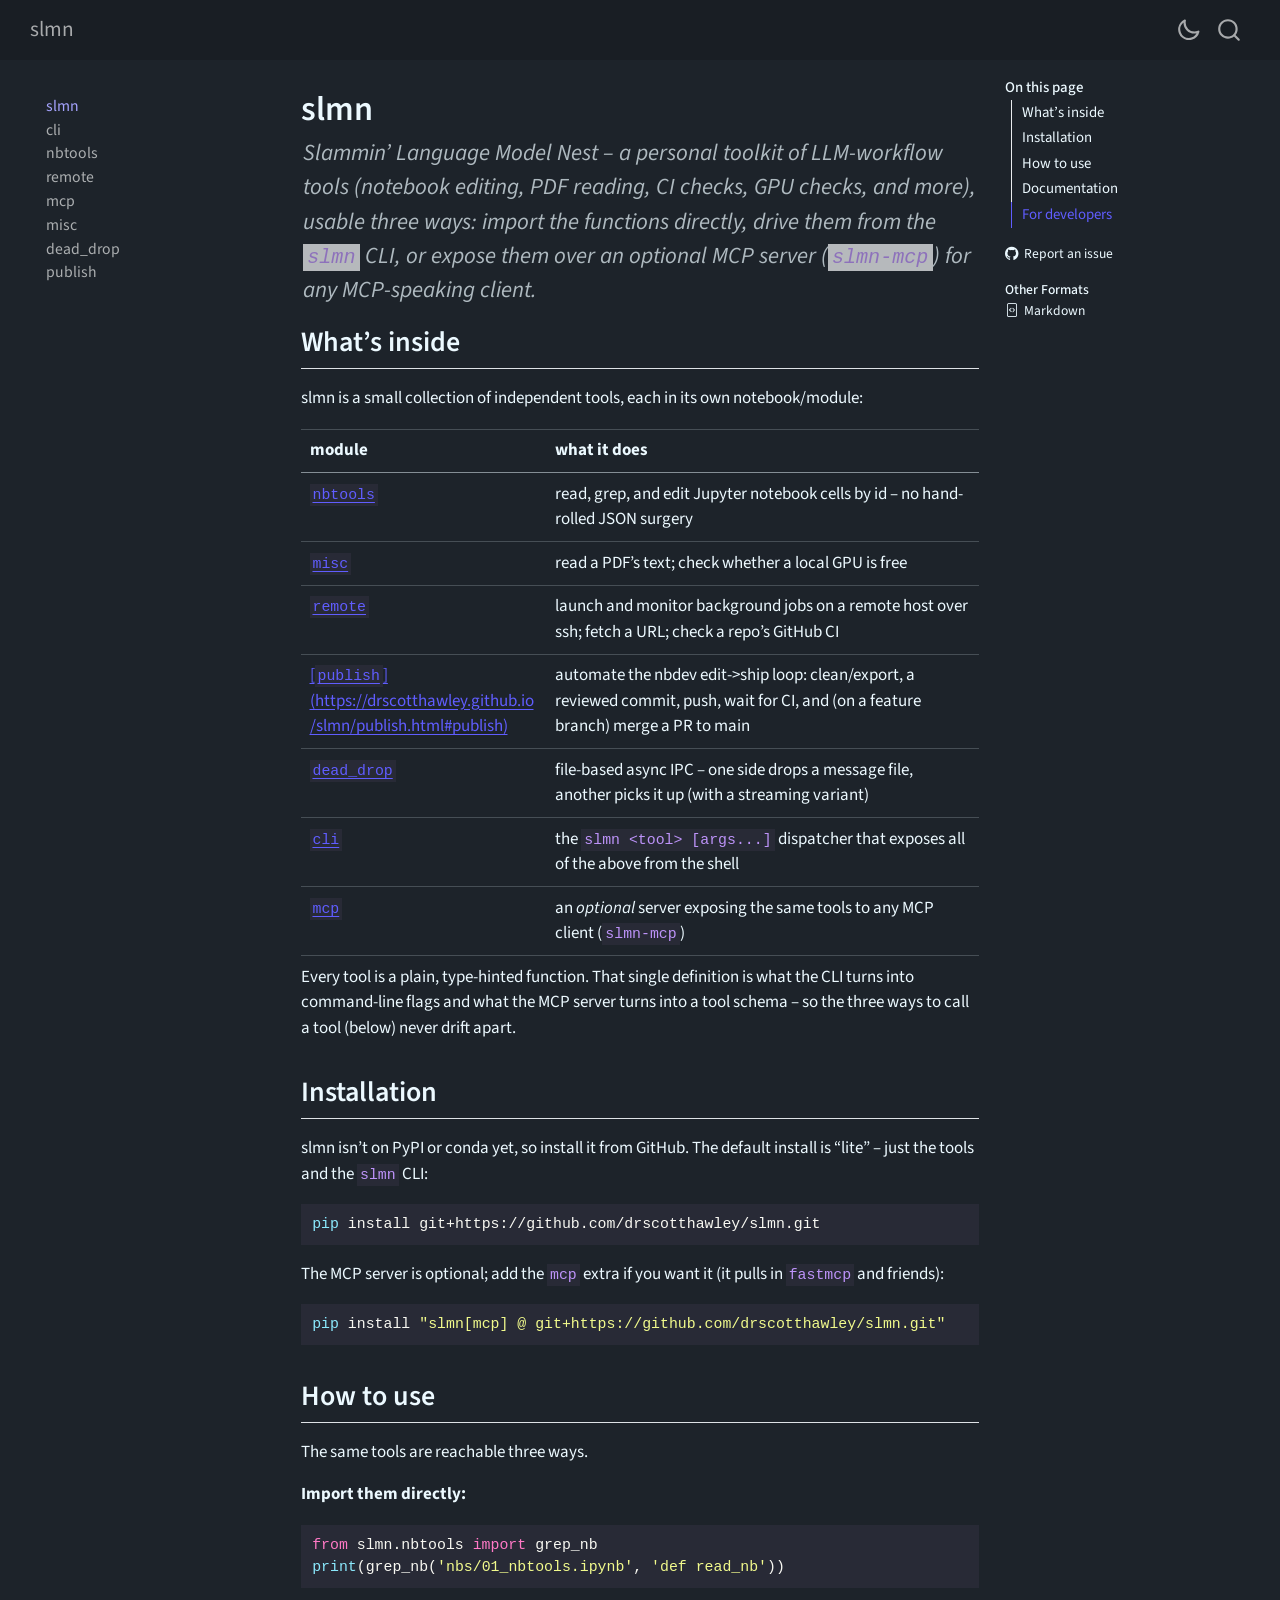
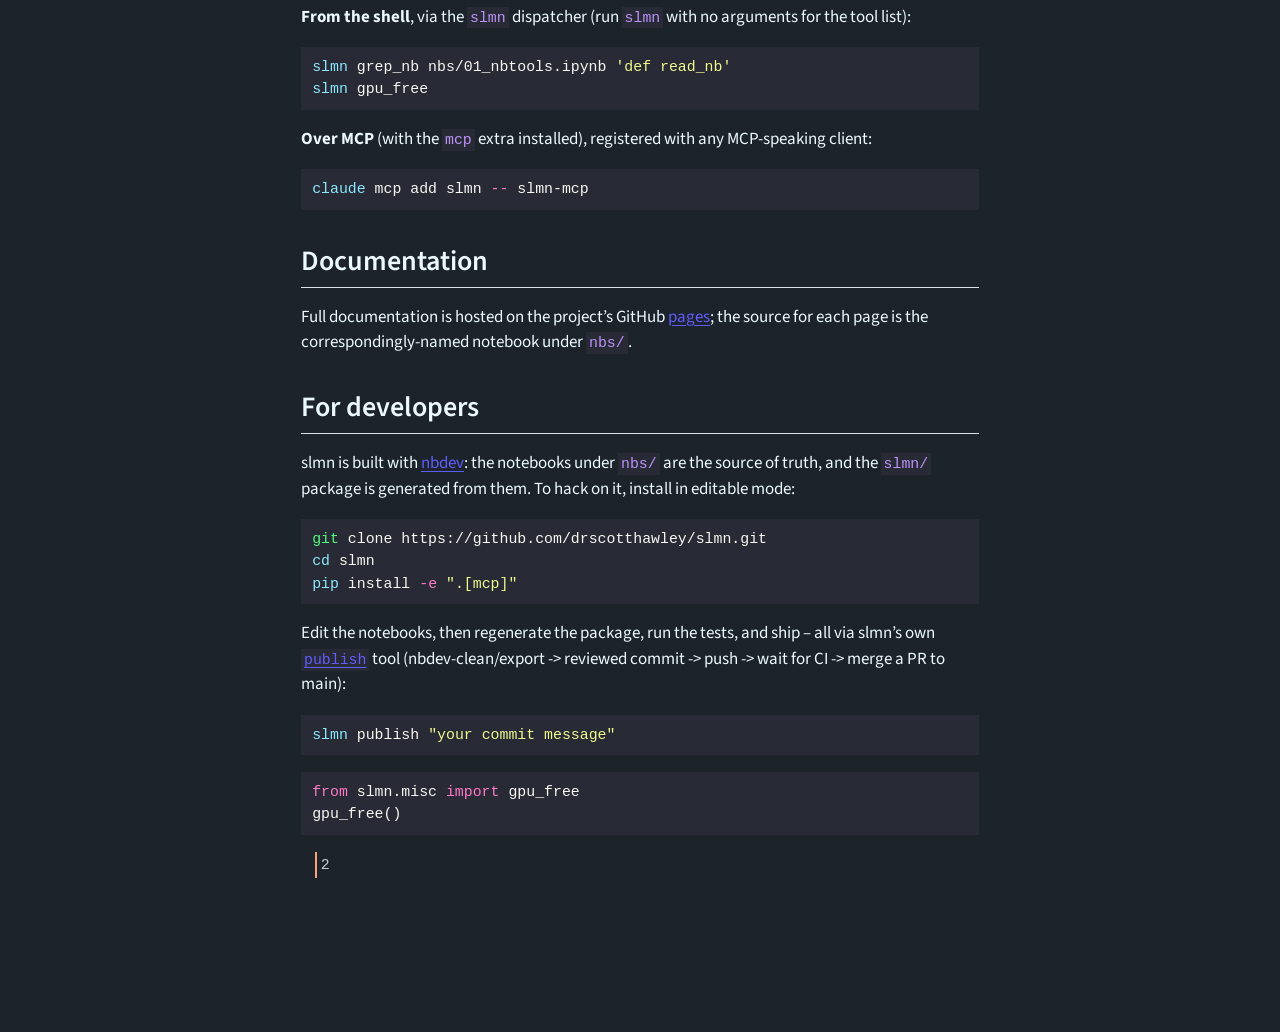
==== index.html @ 598a72c5 "deploy: 184aa18c7b850ba0dc5869412c24b703b79f78b4" ====
<!DOCTYPE html>
<html xmlns="http://www.w3.org/1999/xhtml" lang="en" xml:lang="en"><head>

<meta charset="utf-8">
<meta name="generator" content="quarto-1.9.38">

<meta name="viewport" content="width=device-width, initial-scale=1.0, user-scalable=yes">

<meta name="description" content="Slammin’ Language Model Nest – a personal toolkit of LLM-workflow tools (notebook editing, PDF reading, CI checks, GPU checks, and more), usable three ways: import the functions directly, drive them from the slmn CLI, or expose them over an optional MCP server (slmn-mcp) for any MCP-speaking client.">

<title>slmn</title>
<style>
/* Default styles provided by pandoc.
** See https://pandoc.org/MANUAL.html#variables-for-html for config info.
*/
code{white-space: pre-wrap;}
span.smallcaps{font-variant: small-caps;}
div.columns{display: flex; gap: min(4vw, 1.5em);}
div.column{flex: auto; overflow-x: auto;}
div.hanging-indent{margin-left: 1.5em; text-indent: -1.5em;}
ul.task-list{list-style: none;}
ul.task-list li input[type="checkbox"] {
  width: 0.8em;
  margin: 0 0.8em 0.2em -1em; /* quarto-specific, see https://github.com/quarto-dev/quarto-cli/issues/4556 */ 
  vertical-align: middle;
}
/* CSS for syntax highlighting */
html { -webkit-text-size-adjust: 100%; }
pre > code.sourceCode { white-space: pre; position: relative; }
pre > code.sourceCode > span { display: inline-block; line-height: 1.25; }
pre > code.sourceCode > span:empty { height: 1.2em; }
.sourceCode { overflow: visible; }
code.sourceCode > span { color: inherit; text-decoration: inherit; }
div.sourceCode { margin: 1em 0; }
pre.sourceCode { margin: 0; }
@media screen {
div.sourceCode { overflow: auto; }
}
@media print {
pre > code.sourceCode { white-space: pre-wrap; }
pre > code.sourceCode > span { text-indent: -5em; padding-left: 5em; }
}
pre.numberSource code
  { counter-reset: source-line 0; }
pre.numberSource code > span
  { position: relative; left: -4em; counter-increment: source-line; }
pre.numberSource code > span > a:first-child::before
  { content: counter(source-line);
    position: relative; left: -1em; text-align: right; vertical-align: baseline;
    border: none; display: inline-block;
    -webkit-touch-callout: none; -webkit-user-select: none;
    -khtml-user-select: none; -moz-user-select: none;
    -ms-user-select: none; user-select: none;
    padding: 0 4px; width: 4em;
  }
pre.numberSource { margin-left: 3em;  padding-left: 4px; }
div.sourceCode
  {   }
@media screen {
pre > code.sourceCode > span > a:first-child::before { text-decoration: underline; }
}
</style>


<script src="site_libs/quarto-nav/quarto-nav.js"></script>
<script src="site_libs/quarto-nav/headroom.min.js"></script>
<script src="site_libs/clipboard/clipboard.min.js"></script>
<script src="site_libs/quarto-search/autocomplete.umd.js"></script>
<script src="site_libs/quarto-search/fuse.min.js"></script>
<script src="site_libs/quarto-search/quarto-search.js"></script>
<meta name="quarto:offset" content="./">
<script src="site_libs/quarto-html/quarto.js" type="module"></script>
<script src="site_libs/quarto-html/tabsets/tabsets.js" type="module"></script>
<script src="site_libs/quarto-html/popper.min.js"></script>
<script src="site_libs/quarto-html/tippy.umd.min.js"></script>
<script src="site_libs/quarto-html/anchor.min.js"></script>
<link href="site_libs/quarto-html/tippy.css" rel="stylesheet">
<link href="site_libs/quarto-html/quarto-syntax-highlighting-15634bcf2e68342d4ad2dfa704d543f6.css" rel="stylesheet" class="quarto-color-scheme" id="quarto-text-highlighting-styles">
<link href="site_libs/quarto-html/quarto-syntax-highlighting-dark-ccafe2c99a4564d55934ca8539ca9f46.css" rel="stylesheet" class="quarto-color-scheme quarto-color-alternate" id="quarto-text-highlighting-styles">
<script src="site_libs/bootstrap/bootstrap.min.js"></script>
<link href="site_libs/bootstrap/bootstrap-icons.css" rel="stylesheet">
<link href="site_libs/bootstrap/bootstrap-a3f9da43542dd30c35aa4b7c36df65ab.min.css" rel="stylesheet" append-hash="true" class="quarto-color-scheme" id="quarto-bootstrap" data-mode="light">
<link href="site_libs/bootstrap/bootstrap-dark-7247094fb68a67e16958fbcda6a3bc2e.min.css" rel="stylesheet" append-hash="true" class="quarto-color-scheme quarto-color-alternate" id="quarto-bootstrap" data-mode="dark">
<script id="quarto-search-options" type="application/json">{
  "location": "navbar",
  "copy-button": false,
  "collapse-after": 3,
  "panel-placement": "end",
  "type": "overlay",
  "limit": 50,
  "keyboard-shortcut": [
    "f",
    "/",
    "s"
  ],
  "show-item-context": false,
  "language": {
    "search-no-results-text": "No results",
    "search-matching-documents-text": "matching documents",
    "search-copy-link-title": "Copy link to search",
    "search-hide-matches-text": "Hide additional matches",
    "search-more-match-text": "more match in this document",
    "search-more-matches-text": "more matches in this document",
    "search-clear-button-title": "Clear",
    "search-text-placeholder": "",
    "search-detached-cancel-button-title": "Cancel",
    "search-submit-button-title": "Submit",
    "search-label": "Search"
  }
}</script>


<link rel="stylesheet" href="styles.css">
<meta property="og:title" content="slmn">
<meta property="og:description" content="Slammin’ Language Model Nest – a personal toolkit of LLM-workflow tools (notebook editing, PDF reading, CI checks, GPU checks, and more), usable three ways: import the functions directly, drive them from the slmn CLI, or expose them over an optional MCP server (slmn-mcp) for any MCP-speaking client.">
<meta property="og:site_name" content="slmn">
<meta name="twitter:title" content="slmn">
<meta name="twitter:description" content="Slammin’ Language Model Nest – a personal toolkit of LLM-workflow tools (notebook editing, PDF reading, CI checks, GPU checks, and more), usable three ways: import the functions directly, drive them from the slmn CLI, or expose them over an optional MCP server (slmn-mcp) for any MCP-speaking client.">
<meta name="twitter:card" content="summary">
</head>

<body class="nav-sidebar floating nav-fixed quarto-dark"><script id="quarto-html-before-body" type="application/javascript">
    const toggleBodyColorMode = (bsSheetEl) => {
      const mode = bsSheetEl.getAttribute("data-mode");
      const bodyEl = window.document.querySelector("body");
      if (mode === "dark") {
        bodyEl.classList.add("quarto-dark");
        bodyEl.classList.remove("quarto-light");
      } else {
        bodyEl.classList.add("quarto-light");
        bodyEl.classList.remove("quarto-dark");
      }
    }
    const toggleBodyColorPrimary = () => {
      const bsSheetEl = window.document.querySelector("link#quarto-bootstrap:not([rel=disabled-stylesheet])");
      if (bsSheetEl) {
        toggleBodyColorMode(bsSheetEl);
      }
    }
    const setColorSchemeToggle = (alternate) => {
      const toggles = window.document.querySelectorAll('.quarto-color-scheme-toggle');
      for (let i=0; i < toggles.length; i++) {
        const toggle = toggles[i];
        if (toggle) {
          if (alternate) {
            toggle.classList.add("alternate");
          } else {
            toggle.classList.remove("alternate");
          }
        }
      }
    };
    const toggleColorMode = (alternate) => {
      // Switch the stylesheets
      const primaryStylesheets = window.document.querySelectorAll('link.quarto-color-scheme:not(.quarto-color-alternate)');
      const alternateStylesheets = window.document.querySelectorAll('link.quarto-color-scheme.quarto-color-alternate');
      manageTransitions('#quarto-margin-sidebar .nav-link', false);
      if (alternate) {
        // note: dark is layered on light, we don't disable primary!
        enableStylesheet(alternateStylesheets);
        for (const sheetNode of alternateStylesheets) {
          if (sheetNode.id === "quarto-bootstrap") {
            toggleBodyColorMode(sheetNode);
          }
        }
      } else {
        disableStylesheet(alternateStylesheets);
        enableStylesheet(primaryStylesheets)
        toggleBodyColorPrimary();
      }
      manageTransitions('#quarto-margin-sidebar .nav-link', true);
      // Switch the toggles
      setColorSchemeToggle(alternate)
      // Hack to workaround the fact that safari doesn't
      // properly recolor the scrollbar when toggling (#1455)
      if (navigator.userAgent.indexOf('Safari') > 0 && navigator.userAgent.indexOf('Chrome') == -1) {
        manageTransitions("body", false);
        window.scrollTo(0, 1);
        setTimeout(() => {
          window.scrollTo(0, 0);
          manageTransitions("body", true);
        }, 40);
      }
    }
    const disableStylesheet = (stylesheets) => {
      for (let i=0; i < stylesheets.length; i++) {
        const stylesheet = stylesheets[i];
        stylesheet.rel = 'disabled-stylesheet';
      }
    }
    const enableStylesheet = (stylesheets) => {
      for (let i=0; i < stylesheets.length; i++) {
        const stylesheet = stylesheets[i];
        if(stylesheet.rel !== 'stylesheet') { // for Chrome, which will still FOUC without this check
          stylesheet.rel = 'stylesheet';
        }
      }
    }
    const manageTransitions = (selector, allowTransitions) => {
      const els = window.document.querySelectorAll(selector);
      for (let i=0; i < els.length; i++) {
        const el = els[i];
        if (allowTransitions) {
          el.classList.remove('notransition');
        } else {
          el.classList.add('notransition');
        }
      }
    }
    const isFileUrl = () => {
      return window.location.protocol === 'file:';
    }
    const hasAlternateSentinel = () => {
      let styleSentinel = getColorSchemeSentinel();
      if (styleSentinel !== null) {
        return styleSentinel === "alternate";
      } else {
        return false;
      }
    }
    const setStyleSentinel = (alternate) => {
      const value = alternate ? "alternate" : "default";
      if (!isFileUrl()) {
        window.localStorage.setItem("quarto-color-scheme", value);
      } else {
        localAlternateSentinel = value;
      }
    }
    const getColorSchemeSentinel = () => {
      if (!isFileUrl()) {
        const storageValue = window.localStorage.getItem("quarto-color-scheme");
        return storageValue != null ? storageValue : localAlternateSentinel;
      } else {
        return localAlternateSentinel;
      }
    }
    const toggleGiscusIfUsed = (isAlternate, darkModeDefault) => {
      const baseTheme = document.querySelector('#giscus-base-theme')?.value ?? 'light';
      const alternateTheme = document.querySelector('#giscus-alt-theme')?.value ?? 'dark';
      let newTheme = '';
      if(authorPrefersDark) {
        newTheme = isAlternate ? baseTheme : alternateTheme;
      } else {
        newTheme = isAlternate ? alternateTheme : baseTheme;
      }
      const changeGiscusTheme = () => {
        // From: https://github.com/giscus/giscus/issues/336
        const sendMessage = (message) => {
          const iframe = document.querySelector('iframe.giscus-frame');
          if (!iframe) return;
          iframe.contentWindow.postMessage({ giscus: message }, 'https://giscus.app');
        }
        sendMessage({
          setConfig: {
            theme: newTheme
          }
        });
      }
      const isGiscussLoaded = window.document.querySelector('iframe.giscus-frame') !== null;
      if (isGiscussLoaded) {
        changeGiscusTheme();
      }
    };
    const authorPrefersDark = true;
    const darkModeDefault = authorPrefersDark;
    let localAlternateSentinel = darkModeDefault ? 'alternate' : 'default';
    // Dark / light mode switch
    window.quartoToggleColorScheme = () => {
      // Read the current dark / light value
      let toAlternate = !hasAlternateSentinel();
      toggleColorMode(toAlternate);
      setStyleSentinel(toAlternate);
      toggleGiscusIfUsed(toAlternate, darkModeDefault);
      window.dispatchEvent(new Event('resize'));
    };
    // Switch to dark mode if need be
    if (hasAlternateSentinel()) {
      toggleColorMode(true);
    } else {
      toggleColorMode(false);
    }
  </script>

<div id="quarto-search-results"></div>
  <header id="quarto-header" class="headroom fixed-top">
    <nav class="navbar navbar-expand-lg " data-bs-theme="dark">
      <div class="navbar-container container-fluid">
      <div class="navbar-brand-container mx-auto">
    <a class="navbar-brand" href="./index.html">
    <span class="navbar-title">slmn</span>
    </a>
  </div>
        <div class="quarto-navbar-tools tools-end">
  <a href="" class="quarto-color-scheme-toggle quarto-navigation-tool  px-1" onclick="window.quartoToggleColorScheme(); return false;" title="Toggle dark mode"><i class="bi"></i></a>
</div>
          <div id="quarto-search" class="" title="Search"></div>
      </div> <!-- /container-fluid -->
    </nav>
  <nav class="quarto-secondary-nav">
    <div class="container-fluid d-flex">
      <button type="button" class="quarto-btn-toggle btn" data-bs-toggle="collapse" role="button" data-bs-target=".quarto-sidebar-collapse-item" aria-controls="quarto-sidebar" aria-expanded="false" aria-label="Toggle sidebar navigation" onclick="if (window.quartoToggleHeadroom) { window.quartoToggleHeadroom(); }">
        <i class="bi bi-layout-text-sidebar-reverse"></i>
      </button>
        <nav class="quarto-page-breadcrumbs" aria-label="breadcrumb"><ol class="breadcrumb"><li class="breadcrumb-item"><a href="./index.html">slmn</a></li></ol></nav>
        <a class="flex-grow-1" role="navigation" data-bs-toggle="collapse" data-bs-target=".quarto-sidebar-collapse-item" aria-controls="quarto-sidebar" aria-expanded="false" aria-label="Toggle sidebar navigation" onclick="if (window.quartoToggleHeadroom) { window.quartoToggleHeadroom(); }">      
        </a>
    </div>
  </nav>
</header>
<!-- content -->
<div id="quarto-content" class="quarto-container page-columns page-rows-contents page-layout-article page-navbar">
<!-- sidebar -->
  <nav id="quarto-sidebar" class="sidebar collapse collapse-horizontal quarto-sidebar-collapse-item sidebar-navigation floating overflow-auto">
    <div class="sidebar-menu-container"> 
    <ul class="list-unstyled mt-1">
        <li class="sidebar-item">
  <div class="sidebar-item-container"> 
  <a href="./index.html" class="sidebar-item-text sidebar-link active">
 <span class="menu-text">slmn</span></a>
  </div>
</li>
        <li class="sidebar-item">
  <div class="sidebar-item-container"> 
  <a href="./cli.html" class="sidebar-item-text sidebar-link">
 <span class="menu-text">cli</span></a>
  </div>
</li>
        <li class="sidebar-item">
  <div class="sidebar-item-container"> 
  <a href="./nbtools.html" class="sidebar-item-text sidebar-link">
 <span class="menu-text">nbtools</span></a>
  </div>
</li>
        <li class="sidebar-item">
  <div class="sidebar-item-container"> 
  <a href="./remote.html" class="sidebar-item-text sidebar-link">
 <span class="menu-text">remote</span></a>
  </div>
</li>
        <li class="sidebar-item">
  <div class="sidebar-item-container"> 
  <a href="./mcp.html" class="sidebar-item-text sidebar-link">
 <span class="menu-text">mcp</span></a>
  </div>
</li>
        <li class="sidebar-item">
  <div class="sidebar-item-container"> 
  <a href="./misc.html" class="sidebar-item-text sidebar-link">
 <span class="menu-text">misc</span></a>
  </div>
</li>
        <li class="sidebar-item">
  <div class="sidebar-item-container"> 
  <a href="./dead_drop.html" class="sidebar-item-text sidebar-link">
 <span class="menu-text">dead_drop</span></a>
  </div>
</li>
        <li class="sidebar-item">
  <div class="sidebar-item-container"> 
  <a href="./publish.html" class="sidebar-item-text sidebar-link">
 <span class="menu-text">publish</span></a>
  </div>
</li>
    </ul>
    </div>
</nav>
<div id="quarto-sidebar-glass" class="quarto-sidebar-collapse-item" data-bs-toggle="collapse" data-bs-target=".quarto-sidebar-collapse-item"></div>
<!-- margin-sidebar -->
    <div id="quarto-margin-sidebar" class="sidebar margin-sidebar">
        <nav id="TOC" role="doc-toc" class="toc-active">
    <h2 id="toc-title">On this page</h2>
   
  <ul>
  <li><a href="#whats-inside" id="toc-whats-inside" class="nav-link active" data-scroll-target="#whats-inside">What’s inside</a></li>
  <li><a href="#installation" id="toc-installation" class="nav-link" data-scroll-target="#installation">Installation</a></li>
  <li><a href="#how-to-use" id="toc-how-to-use" class="nav-link" data-scroll-target="#how-to-use">How to use</a></li>
  <li><a href="#documentation" id="toc-documentation" class="nav-link" data-scroll-target="#documentation">Documentation</a></li>
  <li><a href="#for-developers" id="toc-for-developers" class="nav-link" data-scroll-target="#for-developers">For developers</a></li>
  </ul>
<div class="toc-actions"><ul><li><a href="https://github.com/drscotthawley/slmn/issues/new" class="toc-action"><i class="bi bi-github"></i>Report an issue</a></li></ul></div><div class="quarto-alternate-formats"><h2>Other Formats</h2><ul><li><a href="index.html.md"><i class="bi bi-file-code"></i>Markdown</a></li></ul></div></nav>
    </div>
<!-- main -->
<main class="content" id="quarto-document-content">


<header id="title-block-header" class="quarto-title-block default">
<div class="quarto-title">
<h1 class="title">slmn</h1>
</div>

<div>
  <div class="description">
    Slammin’ Language Model Nest – a personal toolkit of LLM-workflow tools (notebook editing, PDF reading, CI checks, GPU checks, and more), usable three ways: import the functions directly, drive them from the <code>slmn</code> CLI, or expose them over an optional MCP server (<code>slmn-mcp</code>) for any MCP-speaking client.
  </div>
</div>


<div class="quarto-title-meta">

    
  
    
  </div>
  


</header>


<!-- WARNING: THIS FILE WAS AUTOGENERATED! DO NOT EDIT! -->
<section id="whats-inside" class="level2">
<h2 class="anchored" data-anchor-id="whats-inside">What’s inside</h2>
<p>slmn is a small collection of independent tools, each in its own notebook/module:</p>
<table class="caption-top table">
<thead>
<tr class="header">
<th>module</th>
<th>what it does</th>
</tr>
</thead>
<tbody>
<tr class="odd">
<td><a href="nbtools.html"><code>nbtools</code></a></td>
<td>read, grep, and edit Jupyter notebook cells by id – no hand-rolled JSON surgery</td>
</tr>
<tr class="even">
<td><a href="misc.html"><code>misc</code></a></td>
<td>read a PDF’s text; check whether a local GPU is free</td>
</tr>
<tr class="odd">
<td><a href="remote.html"><code>remote</code></a></td>
<td>launch and monitor background jobs on a remote host over ssh; fetch a URL; check a repo’s GitHub CI</td>
</tr>
<tr class="even">
<td><a href="publish.html">[<code>publish</code>](https://drscotthawley.github.io/slmn/publish.html#publish)</a></td>
<td>automate the nbdev edit-&gt;ship loop: clean/export, a reviewed commit, push, wait for CI, and (on a feature branch) merge a PR to main</td>
</tr>
<tr class="odd">
<td><a href="dead_drop.html"><code>dead_drop</code></a></td>
<td>file-based async IPC – one side drops a message file, another picks it up (with a streaming variant)</td>
</tr>
<tr class="even">
<td><a href="cli.html"><code>cli</code></a></td>
<td>the <code>slmn &lt;tool&gt; [args...]</code> dispatcher that exposes all of the above from the shell</td>
</tr>
<tr class="odd">
<td><a href="mcp.html"><code>mcp</code></a></td>
<td>an <em>optional</em> server exposing the same tools to any MCP client (<code>slmn-mcp</code>)</td>
</tr>
</tbody>
</table>
<p>Every tool is a plain, type-hinted function. That single definition is what the CLI turns into command-line flags and what the MCP server turns into a tool schema – so the three ways to call a tool (below) never drift apart.</p>
</section>
<section id="installation" class="level2">
<h2 class="anchored" data-anchor-id="installation">Installation</h2>
<p>slmn isn’t on PyPI or conda yet, so install it from GitHub. The default install is “lite” – just the tools and the <code>slmn</code> CLI:</p>
<div class="code-copy-outer-scaffold"><div class="sourceCode" id="cb1"><pre class="sourceCode sh code-with-copy"><code class="sourceCode bash"><span id="cb1-1"><a href="#cb1-1" aria-hidden="true" tabindex="-1"></a><span class="ex">pip</span> install git+https://github.com/drscotthawley/slmn.git</span></code></pre></div><button title="Copy to Clipboard" class="code-copy-button"><i class="bi"></i></button></div>
<p>The MCP server is optional; add the <code>mcp</code> extra if you want it (it pulls in <code>fastmcp</code> and friends):</p>
<div class="code-copy-outer-scaffold"><div class="sourceCode" id="cb2"><pre class="sourceCode sh code-with-copy"><code class="sourceCode bash"><span id="cb2-1"><a href="#cb2-1" aria-hidden="true" tabindex="-1"></a><span class="ex">pip</span> install <span class="st">"slmn[mcp] @ git+https://github.com/drscotthawley/slmn.git"</span></span></code></pre></div><button title="Copy to Clipboard" class="code-copy-button"><i class="bi"></i></button></div>
</section>
<section id="how-to-use" class="level2">
<h2 class="anchored" data-anchor-id="how-to-use">How to use</h2>
<p>The same tools are reachable three ways.</p>
<p><strong>Import them directly:</strong></p>
<div class="code-copy-outer-scaffold"><div class="sourceCode" id="cb3"><pre class="sourceCode python code-with-copy"><code class="sourceCode python"><span id="cb3-1"><a href="#cb3-1" aria-hidden="true" tabindex="-1"></a><span class="im">from</span> slmn.nbtools <span class="im">import</span> grep_nb</span>
<span id="cb3-2"><a href="#cb3-2" aria-hidden="true" tabindex="-1"></a><span class="bu">print</span>(grep_nb(<span class="st">'nbs/01_nbtools.ipynb'</span>, <span class="st">'def read_nb'</span>))</span></code></pre></div><button title="Copy to Clipboard" class="code-copy-button"><i class="bi"></i></button></div>
<p><strong>From the shell</strong>, via the <code>slmn</code> dispatcher (run <code>slmn</code> with no arguments for the tool list):</p>
<div class="code-copy-outer-scaffold"><div class="sourceCode" id="cb4"><pre class="sourceCode sh code-with-copy"><code class="sourceCode bash"><span id="cb4-1"><a href="#cb4-1" aria-hidden="true" tabindex="-1"></a><span class="ex">slmn</span> grep_nb nbs/01_nbtools.ipynb <span class="st">'def read_nb'</span></span>
<span id="cb4-2"><a href="#cb4-2" aria-hidden="true" tabindex="-1"></a><span class="ex">slmn</span> gpu_free</span></code></pre></div><button title="Copy to Clipboard" class="code-copy-button"><i class="bi"></i></button></div>
<p><strong>Over MCP</strong> (with the <code>mcp</code> extra installed), registered with any MCP-speaking client:</p>
<div class="code-copy-outer-scaffold"><div class="sourceCode" id="cb5"><pre class="sourceCode sh code-with-copy"><code class="sourceCode bash"><span id="cb5-1"><a href="#cb5-1" aria-hidden="true" tabindex="-1"></a><span class="ex">claude</span> mcp add slmn <span class="at">--</span> slmn-mcp</span></code></pre></div><button title="Copy to Clipboard" class="code-copy-button"><i class="bi"></i></button></div>
</section>
<section id="documentation" class="level2">
<h2 class="anchored" data-anchor-id="documentation">Documentation</h2>
<p>Full documentation is hosted on the project’s GitHub <a href="https://drscotthawley.github.io/slmn/">pages</a>; the source for each page is the correspondingly-named notebook under <code>nbs/</code>.</p>
</section>
<section id="for-developers" class="level2">
<h2 class="anchored" data-anchor-id="for-developers">For developers</h2>
<p>slmn is built with <a href="https://nbdev.fast.ai/">nbdev</a>: the notebooks under <code>nbs/</code> are the source of truth, and the <code>slmn/</code> package is generated from them. To hack on it, install in editable mode:</p>
<div class="code-copy-outer-scaffold"><div class="sourceCode" id="cb6"><pre class="sourceCode sh code-with-copy"><code class="sourceCode bash"><span id="cb6-1"><a href="#cb6-1" aria-hidden="true" tabindex="-1"></a><span class="fu">git</span> clone https://github.com/drscotthawley/slmn.git</span>
<span id="cb6-2"><a href="#cb6-2" aria-hidden="true" tabindex="-1"></a><span class="bu">cd</span> slmn</span>
<span id="cb6-3"><a href="#cb6-3" aria-hidden="true" tabindex="-1"></a><span class="ex">pip</span> install <span class="at">-e</span> <span class="st">".[mcp]"</span></span></code></pre></div><button title="Copy to Clipboard" class="code-copy-button"><i class="bi"></i></button></div>
<p>Edit the notebooks, then regenerate the package, run the tests, and ship – all via slmn’s own <a href="https://drscotthawley.github.io/slmn/publish.html#publish"><code>publish</code></a> tool (nbdev-clean/export -&gt; reviewed commit -&gt; push -&gt; wait for CI -&gt; merge a PR to main):</p>
<div class="code-copy-outer-scaffold"><div class="sourceCode" id="cb7"><pre class="sourceCode sh code-with-copy"><code class="sourceCode bash"><span id="cb7-1"><a href="#cb7-1" aria-hidden="true" tabindex="-1"></a><span class="ex">slmn</span> publish <span class="st">"your commit message"</span></span></code></pre></div><button title="Copy to Clipboard" class="code-copy-button"><i class="bi"></i></button></div>
<div id="fc295cf3" class="cell">
<div class="code-copy-outer-scaffold"><div class="sourceCode cell-code" id="cb8"><pre class="sourceCode python code-with-copy"><code class="sourceCode python"><span id="cb8-1"><a href="#cb8-1" aria-hidden="true" tabindex="-1"></a><span class="im">from</span> slmn.misc <span class="im">import</span> gpu_free</span>
<span id="cb8-2"><a href="#cb8-2" aria-hidden="true" tabindex="-1"></a>gpu_free()</span></code></pre></div><button title="Copy to Clipboard" class="code-copy-button"><i class="bi"></i></button></div>
<div class="cell-output cell-output-display">
<pre><code>2</code></pre>
</div>
</div>


</section>

</main> <!-- /main -->
<!-- Swap Quarto's built-in dark/light toggle icon (a small sideways switch) for boopiter's
     own sun/moon SVGs (the exact paths from theme_swap() in boopiter/cells.py). We reuse
     Quarto's toggle <a> so all the theme-switching + localStorage persistence keeps working;
     we only replace what it looks like. Quarto adds `.alternate` to the toggle in dark mode,
     which styles.css uses to show the moon (dark) vs sun (light) -- matching boopiter. -->
<script>
(function () {
  var SUN = '<svg class="boop-sun" xmlns="http://www.w3.org/2000/svg" viewBox="0 0 24 24"><path d="M5.64,17l-.71.71a1,1,0,0,0,0,1.41,1,1,0,0,0,1.41,0l.71-.71A1,1,0,0,0,5.64,17ZM5,12a1,1,0,0,0-1-1H3a1,1,0,0,0,0,2H4A1,1,0,0,0,5,12Zm7-7a1,1,0,0,0,1-1V3a1,1,0,0,0-2,0V4A1,1,0,0,0,12,5ZM5.64,7.05a1,1,0,0,0,.7.29,1,1,0,0,0,.71-.29,1,1,0,0,0,0-1.41l-.71-.71A1,1,0,0,0,4.93,6.34Zm12,.29a1,1,0,0,0,.7-.29l.71-.71a1,1,0,1,0-1.41-1.41L17,5.64a1,1,0,0,0,0,1.41A1,1,0,0,0,17.66,7.34ZM21,11H20a1,1,0,0,0,0,2h1a1,1,0,0,0,0-2Zm-9,8a1,1,0,0,0-1,1v1a1,1,0,0,0,2,0V20A1,1,0,0,0,12,19ZM18.36,17A1,1,0,0,0,17,18.36l.71.71a1,1,0,0,0,1.41,0,1,1,0,0,0,0-1.41ZM12,6.5A5.5,5.5,0,1,0,17.5,12,5.51,5.51,0,0,0,12,6.5Zm0,9A3.5,3.5,0,1,1,15.5,12,3.5,3.5,0,0,1,12,15.5Z"/></svg>';
  var MOON = '<svg class="boop-moon" xmlns="http://www.w3.org/2000/svg" viewBox="0 0 24 24"><path d="M21.64,13a1,1,0,0,0-1.05-.14,8.05,8.05,0,0,1-3.37.73A8.15,8.15,0,0,1,9.08,5.49a8.59,8.59,0,0,1,.25-2A1,1,0,0,0,8,2.36,10.14,10.14,0,1,0,22,14.05,1,1,0,0,0,21.64,13Zm-9.5,6.69A8.14,8.14,0,0,1,7.08,5.22v.27A10.15,10.15,0,0,0,17.22,15.63a9.79,9.79,0,0,0,2.1-.22A8.11,8.11,0,0,1,12.14,19.73Z"/></svg>';
  function boopify() {
    document.querySelectorAll('.quarto-color-scheme-toggle').forEach(function (t) {
      if (t.dataset.boopified) return;
      t.dataset.boopified = '1';
      t.innerHTML = SUN + MOON;
    });
  }
  boopify();                                             // toggle is server-rendered, usually already present
  document.addEventListener('DOMContentLoaded', boopify); // ...but also catch a floated-in one
})();
</script>
<script id="quarto-html-after-body" type="application/javascript">
  window.document.addEventListener("DOMContentLoaded", function (event) {
    // Ensure there is a toggle, if there isn't float one in the top right
    if (window.document.querySelector('.quarto-color-scheme-toggle') === null) {
      const a = window.document.createElement('a');
      a.classList.add('top-right');
      a.classList.add('quarto-color-scheme-toggle');
      a.href = "";
      a.onclick = function() { try { window.quartoToggleColorScheme(); } catch {} return false; };
      const i = window.document.createElement("i");
      i.classList.add('bi');
      a.appendChild(i);
      window.document.body.appendChild(a);
    }
    setColorSchemeToggle(hasAlternateSentinel())
    const icon = "";
    const anchorJS = new window.AnchorJS();
    anchorJS.options = {
      placement: 'right',
      icon: icon
    };
    anchorJS.add('.anchored');
    const isCodeAnnotation = (el) => {
      for (const clz of el.classList) {
        if (clz.startsWith('code-annotation-')) {                     
          return true;
        }
      }
      return false;
    }
    const onCopySuccess = function(e) {
      // button target
      const button = e.trigger;
      // don't keep focus
      button.blur();
      // flash "checked"
      button.classList.add('code-copy-button-checked');
      var currentTitle = button.getAttribute("title");
      button.setAttribute("title", "Copied!");
      let tooltip;
      if (window.bootstrap) {
        button.setAttribute("data-bs-toggle", "tooltip");
        button.setAttribute("data-bs-placement", "left");
        button.setAttribute("data-bs-title", "Copied!");
        tooltip = new bootstrap.Tooltip(button, 
          { trigger: "manual", 
            customClass: "code-copy-button-tooltip",
            offset: [0, -8]});
        tooltip.show();    
      }
      setTimeout(function() {
        if (tooltip) {
          tooltip.hide();
          button.removeAttribute("data-bs-title");
          button.removeAttribute("data-bs-toggle");
          button.removeAttribute("data-bs-placement");
        }
        button.setAttribute("title", currentTitle);
        button.classList.remove('code-copy-button-checked');
      }, 1000);
      // clear code selection
      e.clearSelection();
    }
    const getTextToCopy = function(trigger) {
      const outerScaffold = trigger.parentElement.cloneNode(true);
      const codeEl = outerScaffold.querySelector('code');
      for (const childEl of codeEl.children) {
        if (isCodeAnnotation(childEl)) {
          childEl.remove();
        }
      }
      return codeEl.innerText;
    }
    const clipboard = new window.ClipboardJS('.code-copy-button:not([data-in-quarto-modal])', {
      text: getTextToCopy
    });
    clipboard.on('success', onCopySuccess);
    if (window.document.getElementById('quarto-embedded-source-code-modal')) {
      const clipboardModal = new window.ClipboardJS('.code-copy-button[data-in-quarto-modal]', {
        text: getTextToCopy,
        container: window.document.getElementById('quarto-embedded-source-code-modal')
      });
      clipboardModal.on('success', onCopySuccess);
    }
      var localhostRegex = new RegExp(/^(?:http|https):\/\/localhost\:?[0-9]*\//);
      var mailtoRegex = new RegExp(/^mailto:/);
        var filterRegex = new RegExp("https:\/\/drscotthawley\.github\.io\/slmn");
      var isInternal = (href) => {
          return filterRegex.test(href) || localhostRegex.test(href) || mailtoRegex.test(href);
      }
      // Inspect non-navigation links and adorn them if external
     var links = window.document.querySelectorAll('a[href]:not(.nav-link):not(.navbar-brand):not(.toc-action):not(.sidebar-link):not(.sidebar-item-toggle):not(.pagination-link):not(.no-external):not([aria-hidden]):not(.dropdown-item):not(.quarto-navigation-tool):not(.about-link)');
      for (var i=0; i<links.length; i++) {
        const link = links[i];
        if (!isInternal(link.href)) {
          // undo the damage that might have been done by quarto-nav.js in the case of
          // links that we want to consider external
          if (link.dataset.originalHref !== undefined) {
            link.href = link.dataset.originalHref;
          }
        }
      }
    function tippyHover(el, contentFn, onTriggerFn, onUntriggerFn) {
      const config = {
        allowHTML: true,
        maxWidth: 500,
        delay: 100,
        arrow: false,
        appendTo: function(el) {
            return el.parentElement;
        },
        interactive: true,
        interactiveBorder: 10,
        theme: 'quarto',
        placement: 'bottom-start',
      };
      if (contentFn) {
        config.content = contentFn;
      }
      if (onTriggerFn) {
        config.onTrigger = onTriggerFn;
      }
      if (onUntriggerFn) {
        config.onUntrigger = onUntriggerFn;
      }
      window.tippy(el, config); 
    }
    const noterefs = window.document.querySelectorAll('a[role="doc-noteref"]');
    for (var i=0; i<noterefs.length; i++) {
      const ref = noterefs[i];
      tippyHover(ref, function() {
        // use id or data attribute instead here
        let href = ref.getAttribute('data-footnote-href') || ref.getAttribute('href');
        try { href = new URL(href).hash; } catch {}
        const id = href.replace(/^#\/?/, "");
        const note = window.document.getElementById(id);
        if (note) {
          return note.innerHTML;
        } else {
          return "";
        }
      });
    }
    const xrefs = window.document.querySelectorAll('a.quarto-xref');
    const processXRef = (id, note) => {
      // Strip column container classes
      const stripColumnClz = (el) => {
        el.classList.remove("page-full", "page-columns");
        if (el.children) {
          for (const child of el.children) {
            stripColumnClz(child);
          }
        }
      }
      stripColumnClz(note)
      if (id === null || id.startsWith('sec-')) {
        // Special case sections, only their first couple elements
        const container = document.createElement("div");
        if (note.children && note.children.length > 2) {
          container.appendChild(note.children[0].cloneNode(true));
          for (let i = 1; i < note.children.length; i++) {
            const child = note.children[i];
            if (child.tagName === "P" && child.innerText === "") {
              continue;
            } else {
              container.appendChild(child.cloneNode(true));
              break;
            }
          }
          if (window.Quarto?.typesetMath) {
            window.Quarto.typesetMath(container);
          }
          return container.innerHTML
        } else {
          if (window.Quarto?.typesetMath) {
            window.Quarto.typesetMath(note);
          }
          return note.innerHTML;
        }
      } else {
        // Remove any anchor links if they are present
        const anchorLink = note.querySelector('a.anchorjs-link');
        if (anchorLink) {
          anchorLink.remove();
        }
        if (window.Quarto?.typesetMath) {
          window.Quarto.typesetMath(note);
        }
        if (note.classList.contains("callout")) {
          return note.outerHTML;
        } else {
          return note.innerHTML;
        }
      }
    }
    for (var i=0; i<xrefs.length; i++) {
      const xref = xrefs[i];
      tippyHover(xref, undefined, function(instance) {
        instance.disable();
        let url = xref.getAttribute('href');
        let hash = undefined; 
        if (url.startsWith('#')) {
          hash = url;
        } else {
          try { hash = new URL(url).hash; } catch {}
        }
        if (hash) {
          const id = hash.replace(/^#\/?/, "");
          const note = window.document.getElementById(id);
          if (note !== null) {
            try {
              const html = processXRef(id, note.cloneNode(true));
              instance.setContent(html);
            } finally {
              instance.enable();
              instance.show();
            }
          } else {
            // See if we can fetch this
            fetch(url.split('#')[0])
            .then(res => res.text())
            .then(html => {
              const parser = new DOMParser();
              const htmlDoc = parser.parseFromString(html, "text/html");
              const note = htmlDoc.getElementById(id);
              if (note !== null) {
                const html = processXRef(id, note);
                instance.setContent(html);
              } 
            }).finally(() => {
              instance.enable();
              instance.show();
            });
          }
        } else {
          // See if we can fetch a full url (with no hash to target)
          // This is a special case and we should probably do some content thinning / targeting
          fetch(url)
          .then(res => res.text())
          .then(html => {
            const parser = new DOMParser();
            const htmlDoc = parser.parseFromString(html, "text/html");
            const note = htmlDoc.querySelector('main.content');
            if (note !== null) {
              // This should only happen for chapter cross references
              // (since there is no id in the URL)
              // remove the first header
              if (note.children.length > 0 && note.children[0].tagName === "HEADER") {
                note.children[0].remove();
              }
              const html = processXRef(null, note);
              instance.setContent(html);
            } 
          }).finally(() => {
            instance.enable();
            instance.show();
          });
        }
      }, function(instance) {
      });
    }
        let selectedAnnoteEl;
        const selectorForAnnotation = ( cell, annotation) => {
          let cellAttr = 'data-code-cell="' + cell + '"';
          let lineAttr = 'data-code-annotation="' +  annotation + '"';
          const selector = 'span[' + cellAttr + '][' + lineAttr + ']';
          return selector;
        }
        const selectCodeLines = (annoteEl) => {
          const doc = window.document;
          const targetCell = annoteEl.getAttribute("data-target-cell");
          const targetAnnotation = annoteEl.getAttribute("data-target-annotation");
          const annoteSpan = window.document.querySelector(selectorForAnnotation(targetCell, targetAnnotation));
          const lines = annoteSpan.getAttribute("data-code-lines").split(",");
          const lineIds = lines.map((line) => {
            return targetCell + "-" + line;
          })
          let top = null;
          let height = null;
          let parent = null;
          if (lineIds.length > 0) {
              //compute the position of the single el (top and bottom and make a div)
              const el = window.document.getElementById(lineIds[0]);
              top = el.offsetTop;
              height = el.offsetHeight;
              parent = el.parentElement.parentElement;
            if (lineIds.length > 1) {
              const lastEl = window.document.getElementById(lineIds[lineIds.length - 1]);
              const bottom = lastEl.offsetTop + lastEl.offsetHeight;
              height = bottom - top;
            }
            if (top !== null && height !== null && parent !== null) {
              // cook up a div (if necessary) and position it 
              let div = window.document.getElementById("code-annotation-line-highlight");
              if (div === null) {
                div = window.document.createElement("div");
                div.setAttribute("id", "code-annotation-line-highlight");
                div.style.position = 'absolute';
                parent.appendChild(div);
              }
              div.style.top = top - 2 + "px";
              div.style.height = height + 4 + "px";
              div.style.left = 0;
              let gutterDiv = window.document.getElementById("code-annotation-line-highlight-gutter");
              if (gutterDiv === null) {
                gutterDiv = window.document.createElement("div");
                gutterDiv.setAttribute("id", "code-annotation-line-highlight-gutter");
                gutterDiv.style.position = 'absolute';
                const codeCell = window.document.getElementById(targetCell);
                const gutter = codeCell.querySelector('.code-annotation-gutter');
                gutter.appendChild(gutterDiv);
              }
              gutterDiv.style.top = top - 2 + "px";
              gutterDiv.style.height = height + 4 + "px";
            }
            selectedAnnoteEl = annoteEl;
          }
        };
        const unselectCodeLines = () => {
          const elementsIds = ["code-annotation-line-highlight", "code-annotation-line-highlight-gutter"];
          elementsIds.forEach((elId) => {
            const div = window.document.getElementById(elId);
            if (div) {
              div.remove();
            }
          });
          selectedAnnoteEl = undefined;
        };
          // Handle positioning of the toggle
      window.addEventListener(
        "resize",
        throttle(() => {
          elRect = undefined;
          if (selectedAnnoteEl) {
            selectCodeLines(selectedAnnoteEl);
          }
        }, 10)
      );
      function throttle(fn, ms) {
      let throttle = false;
      let timer;
        return (...args) => {
          if(!throttle) { // first call gets through
              fn.apply(this, args);
              throttle = true;
          } else { // all the others get throttled
              if(timer) clearTimeout(timer); // cancel #2
              timer = setTimeout(() => {
                fn.apply(this, args);
                timer = throttle = false;
              }, ms);
          }
        };
      }
        // Attach click handler to the DT
        const annoteDls = window.document.querySelectorAll('dt[data-target-cell]');
        for (const annoteDlNode of annoteDls) {
          annoteDlNode.addEventListener('click', (event) => {
            const clickedEl = event.target;
            if (clickedEl !== selectedAnnoteEl) {
              unselectCodeLines();
              const activeEl = window.document.querySelector('dt[data-target-cell].code-annotation-active');
              if (activeEl) {
                activeEl.classList.remove('code-annotation-active');
              }
              selectCodeLines(clickedEl);
              clickedEl.classList.add('code-annotation-active');
            } else {
              // Unselect the line
              unselectCodeLines();
              clickedEl.classList.remove('code-annotation-active');
            }
          });
        }
    const findCites = (el) => {
      const parentEl = el.parentElement;
      if (parentEl) {
        const cites = parentEl.dataset.cites;
        if (cites) {
          return {
            el,
            cites: cites.split(' ')
          };
        } else {
          return findCites(el.parentElement)
        }
      } else {
        return undefined;
      }
    };
    var bibliorefs = window.document.querySelectorAll('a[role="doc-biblioref"]');
    for (var i=0; i<bibliorefs.length; i++) {
      const ref = bibliorefs[i];
      const citeInfo = findCites(ref);
      if (citeInfo) {
        tippyHover(citeInfo.el, function() {
          var popup = window.document.createElement('div');
          citeInfo.cites.forEach(function(cite) {
            var citeDiv = window.document.createElement('div');
            citeDiv.classList.add('hanging-indent');
            citeDiv.classList.add('csl-entry');
            var biblioDiv = window.document.getElementById('ref-' + cite);
            if (biblioDiv) {
              citeDiv.innerHTML = biblioDiv.innerHTML;
            }
            popup.appendChild(citeDiv);
          });
          return popup.innerHTML;
        });
      }
    }
  });
  </script>
</div> <!-- /content -->




<footer class="footer"><div class="nav-footer"><div class="nav-footer-center"><div class="toc-actions d-sm-block d-md-none"><ul><li><a href="https://github.com/drscotthawley/slmn/issues/new" class="toc-action"><i class="bi bi-github"></i>Report an issue</a></li></ul></div></div></div></footer></body></html>
---- site_libs/quarto-html/tippy.css ----
.tippy-box[data-animation=fade][data-state=hidden]{opacity:0}[data-tippy-root]{max-width:calc(100vw - 10px)}.tippy-box{position:relative;background-color:#333;color:#fff;border-radius:4px;font-size:14px;line-height:1.4;white-space:normal;outline:0;transition-property:transform,visibility,opacity}.tippy-box[data-placement^=top]>.tippy-arrow{bottom:0}.tippy-box[data-placement^=top]>.tippy-arrow:before{bottom:-7px;left:0;border-width:8px 8px 0;border-top-color:initial;transform-origin:center top}.tippy-box[data-placement^=bottom]>.tippy-arrow{top:0}.tippy-box[data-placement^=bottom]>.tippy-arrow:before{top:-7px;left:0;border-width:0 8px 8px;border-bottom-color:initial;transform-origin:center bottom}.tippy-box[data-placement^=left]>.tippy-arrow{right:0}.tippy-box[data-placement^=left]>.tippy-arrow:before{border-width:8px 0 8px 8px;border-left-color:initial;right:-7px;transform-origin:center left}.tippy-box[data-placement^=right]>.tippy-arrow{left:0}.tippy-box[data-placement^=right]>.tippy-arrow:before{left:-7px;border-width:8px 8px 8px 0;border-right-color:initial;transform-origin:center right}.tippy-box[data-inertia][data-state=visible]{transition-timing-function:cubic-bezier(.54,1.5,.38,1.11)}.tippy-arrow{width:16px;height:16px;color:#333}.tippy-arrow:before{content:"";position:absolute;border-color:transparent;border-style:solid}.tippy-content{position:relative;padding:5px 9px;z-index:1}
---- site_libs/quarto-html/quarto-syntax-highlighting-15634bcf2e68342d4ad2dfa704d543f6.css ----
/* quarto syntax highlight colors */
:root {
  --quarto-hl-ot-color: #003B4F;
  --quarto-hl-at-color: #657422;
  --quarto-hl-ss-color: #20794D;
  --quarto-hl-an-color: #5E5E5E;
  --quarto-hl-fu-color: #4758AB;
  --quarto-hl-st-color: #20794D;
  --quarto-hl-cf-color: #003B4F;
  --quarto-hl-op-color: #5E5E5E;
  --quarto-hl-er-color: #AD0000;
  --quarto-hl-bn-color: #AD0000;
  --quarto-hl-al-color: #AD0000;
  --quarto-hl-va-color: #111111;
  --quarto-hl-bu-color: inherit;
  --quarto-hl-ex-color: inherit;
  --quarto-hl-pp-color: #AD0000;
  --quarto-hl-in-color: #5E5E5E;
  --quarto-hl-vs-color: #20794D;
  --quarto-hl-wa-color: #5E5E5E;
  --quarto-hl-do-color: #5E5E5E;
  --quarto-hl-im-color: #00769E;
  --quarto-hl-ch-color: #20794D;
  --quarto-hl-dt-color: #AD0000;
  --quarto-hl-fl-color: #AD0000;
  --quarto-hl-co-color: #5E5E5E;
  --quarto-hl-cv-color: #5E5E5E;
  --quarto-hl-cn-color: #8f5902;
  --quarto-hl-sc-color: #5E5E5E;
  --quarto-hl-dv-color: #AD0000;
  --quarto-hl-kw-color: #003B4F;
}

/* other quarto variables */
:root {
  --quarto-font-monospace: SFMono-Regular, Menlo, Monaco, Consolas, "Liberation Mono", "Courier New", monospace;
}

/* syntax highlight based on Pandoc's rules */
pre > code.sourceCode > span {
  color: #003B4F;
}

code.sourceCode > span {
  color: #003B4F;
}

div.sourceCode,
div.sourceCode pre.sourceCode {
  color: #003B4F;
}

/* Normal */
code span {
  color: #003B4F;
}

/* Alert */
code span.al {
  color: #AD0000;
  font-style: inherit;
}

/* Annotation */
code span.an {
  color: #5E5E5E;
  font-style: inherit;
}

/* Attribute */
code span.at {
  color: #657422;
  font-style: inherit;
}

/* BaseN */
code span.bn {
  color: #AD0000;
  font-style: inherit;
}

/* BuiltIn */
code span.bu {
  font-style: inherit;
}

/* ControlFlow */
code span.cf {
  color: #003B4F;
  font-weight: bold;
  font-style: inherit;
}

/* Char */
code span.ch {
  color: #20794D;
  font-style: inherit;
}

/* Constant */
code span.cn {
  color: #8f5902;
  font-style: inherit;
}

/* Comment */
code span.co {
  color: #5E5E5E;
  font-style: inherit;
}

/* CommentVar */
code span.cv {
  color: #5E5E5E;
  font-style: italic;
}

/* Documentation */
code span.do {
  color: #5E5E5E;
  font-style: italic;
}

/* DataType */
code span.dt {
  color: #AD0000;
  font-style: inherit;
}

/* DecVal */
code span.dv {
  color: #AD0000;
  font-style: inherit;
}

/* Error */
code span.er {
  color: #AD0000;
  font-style: inherit;
}

/* Extension */
code span.ex {
  font-style: inherit;
}

/* Float */
code span.fl {
  color: #AD0000;
  font-style: inherit;
}

/* Function */
code span.fu {
  color: #4758AB;
  font-style: inherit;
}

/* Import */
code span.im {
  color: #00769E;
  font-style: inherit;
}

/* Information */
code span.in {
  color: #5E5E5E;
  font-style: inherit;
}

/* Keyword */
code span.kw {
  color: #003B4F;
  font-weight: bold;
  font-style: inherit;
}

/* Operator */
code span.op {
  color: #5E5E5E;
  font-style: inherit;
}

/* Other */
code span.ot {
  color: #003B4F;
  font-style: inherit;
}

/* Preprocessor */
code span.pp {
  color: #AD0000;
  font-style: inherit;
}

/* SpecialChar */
code span.sc {
  color: #5E5E5E;
  font-style: inherit;
}

/* SpecialString */
code span.ss {
  color: #20794D;
  font-style: inherit;
}

/* String */
code span.st {
  color: #20794D;
  font-style: inherit;
}

/* Variable */
code span.va {
  color: #111111;
  font-style: inherit;
}

/* VerbatimString */
code span.vs {
  color: #20794D;
  font-style: inherit;
}

/* Warning */
code span.wa {
  color: #5E5E5E;
  font-style: italic;
}

.prevent-inlining {
  content: "</";
}

/*# sourceMappingURL=f23921c56f73e400b49028c9186a1aa0.css.map */
---- site_libs/quarto-html/quarto-syntax-highlighting-dark-ccafe2c99a4564d55934ca8539ca9f46.css ----
/* quarto syntax highlight colors */
:root {
  --quarto-hl-al-color: #ff5555;
  --quarto-hl-an-color: #ff79c6;
  --quarto-hl-at-color: #ff79c6;
  --quarto-hl-bn-color: #bd93f9;
  --quarto-hl-bu-color: #8be9fd;
  --quarto-hl-ch-color: #f1fa8c;
  --quarto-hl-co-color: #6272a4;
  --quarto-hl-cv-color: #8be9fd;
  --quarto-hl-cn-color: #bd93f9;
  --quarto-hl-cf-color: #ff79c6;
  --quarto-hl-dt-color: #8be9fd;
  --quarto-hl-dv-color: #bd93f9;
  --quarto-hl-do-color: #ffb86c;
  --quarto-hl-er-color: #ff5555;
  --quarto-hl-ex-color: #8be9fd;
  --quarto-hl-fl-color: #bd93f9;
  --quarto-hl-fu-color: #50fa7b;
  --quarto-hl-im-color: #ff79c6;
  --quarto-hl-in-color: #f1fa8c;
  --quarto-hl-kw-color: #ff79c6;
  --quarto-hl-op-color: #f8f8f2;
  --quarto-hl-pp-color: #ff79c6;
  --quarto-hl-re-color: #8be9fd;
  --quarto-hl-sc-color: #ff79c6;
  --quarto-hl-ss-color: #f1fa8c;
  --quarto-hl-st-color: #f1fa8c;
  --quarto-hl-va-color: #8be9fd;
  --quarto-hl-vs-color: #f1fa8c;
  --quarto-hl-wa-color: #ff5555;
}

/* other quarto variables */
:root {
  --quarto-font-monospace: SFMono-Regular, Menlo, Monaco, Consolas, "Liberation Mono", "Courier New", monospace;
}

/* syntax highlight based on Pandoc's rules */
pre > code.sourceCode > span {
  color: #f8f8f2;
}

code.sourceCode > span {
  color: #f8f8f2;
}

div.sourceCode,
div.sourceCode pre.sourceCode {
  color: #f8f8f2;
}

/* Normal */
code span {
  color: #f8f8f2;
}

/* Alert */
code span.al {
  font-weight: bold;
  color: #ff5555;
}

/* Annotation */
code span.an {
  color: #ff79c6;
}

/* Attribute */
code span.at {
  color: #ff79c6;
}

/* BaseN */
code span.bn {
  color: #bd93f9;
}

/* BuiltIn */
code span.bu {
  color: #8be9fd;
}

/* ControlFlow */
code span.cf {
  color: #ff79c6;
}

/* Char */
code span.ch {
  color: #f1fa8c;
}

/* Constant */
code span.cn {
  font-weight: bold;
  color: #bd93f9;
}

/* Comment */
code span.co {
  color: #6272a4;
}

/* CommentVar */
code span.cv {
  color: #8be9fd;
}

/* Documentation */
code span.do {
  color: #ffb86c;
}

/* DataType */
code span.dt {
  font-style: italic;
  color: #8be9fd;
}

/* DecVal */
code span.dv {
  color: #bd93f9;
}

/* Error */
code span.er {
  color: #ff5555;
  text-decoration: underline;
}

/* Extension */
code span.ex {
  color: #8be9fd;
}

/* Float */
code span.fl {
  color: #bd93f9;
}

/* Function */
code span.fu {
  color: #50fa7b;
}

/* Import */
code span.im {
  color: #ff79c6;
}

/* Information */
code span.in {
  color: #f1fa8c;
}

/* Keyword */
code span.kw {
  color: #ff79c6;
}

/* Operator */
code span.op {
  color: #f8f8f2;
}

/* Preprocessor */
code span.pp {
  color: #ff79c6;
}

/* RegionMarker */
code span.re {
  color: #8be9fd;
}

/* SpecialChar */
code span.sc {
  color: #ff79c6;
}

/* SpecialString */
code span.ss {
  color: #f1fa8c;
}

/* String */
code span.st {
  color: #f1fa8c;
}

/* Variable */
code span.va {
  color: #8be9fd;
}

/* VerbatimString */
code span.vs {
  color: #f1fa8c;
}

/* Warning */
code span.wa {
  color: #ff5555;
}

.prevent-inlining {
  content: "</";
}

/*# sourceMappingURL=b223eff7c6a23e9757a95559d150a851.css.map */
---- styles.css ----
.cell {
  margin-bottom: 1rem;
}

.cell > .sourceCode {
  margin-bottom: 0;
}

.cell-output > pre {
  margin-bottom: 0;
}

.cell-output > pre, .cell-output > .sourceCode > pre, .cell-output-stdout > pre {
  margin-left: 0.8rem;
  margin-top: 0;
  background: none;
  border-left: 2px solid lightsalmon;
  border-top-left-radius: 0;
  border-top-right-radius: 0;
}

.cell-output > .sourceCode {
  border: none;
}

.cell-output > .sourceCode {
  background: none;
  margin-top: 0;
}

/* Plain code output (print()/stdout, stderr, text reprs) has no syntax-highlight
   spans, so it inherits the default near-black text -- invisible on the dark
   base-100 page. In DARK mode only, force a light grey; light mode keeps the
   normal dark-on-white text. Quarto puts .quarto-dark on <body> for the dark
   theme. Excludes .sourceCode so dracula-highlighted output keeps its tokens. */
.quarto-dark .cell-output-stdout > pre, .quarto-dark .cell-output-stderr > pre,
.quarto-dark .cell-output-display pre:not(.sourceCode) {
  color: #c7ccd1;
}

div.description {
  padding-left: 2px;
  padding-top: 5px;
  font-style: italic;
  font-size: 135%;
  opacity: 70%;
}

/* Sun/moon theme toggle: theme-toggle.html injects both SVGs into Quarto's own
   color-scheme toggle; Quarto adds `.alternate` to that toggle in dark mode.
   Show the moon in dark (alternate), the sun in light. */
.quarto-color-scheme-toggle .bi { display: none; }
.quarto-color-scheme-toggle svg {
  width: 1.5rem; height: 1.5rem;   /* ~1.3x the original 1.15rem, to match Quarto's other navbar icons */
  fill: currentColor;
  vertical-align: -0.24em;
  position: relative; top: 2px;    /* nudge down to line up with the search magnifier */
}
.quarto-color-scheme-toggle .boop-moon { display: none; }
.quarto-color-scheme-toggle.alternate .boop-sun { display: none; }
.quarto-color-scheme-toggle.alternate .boop-moon { display: inline-block; }
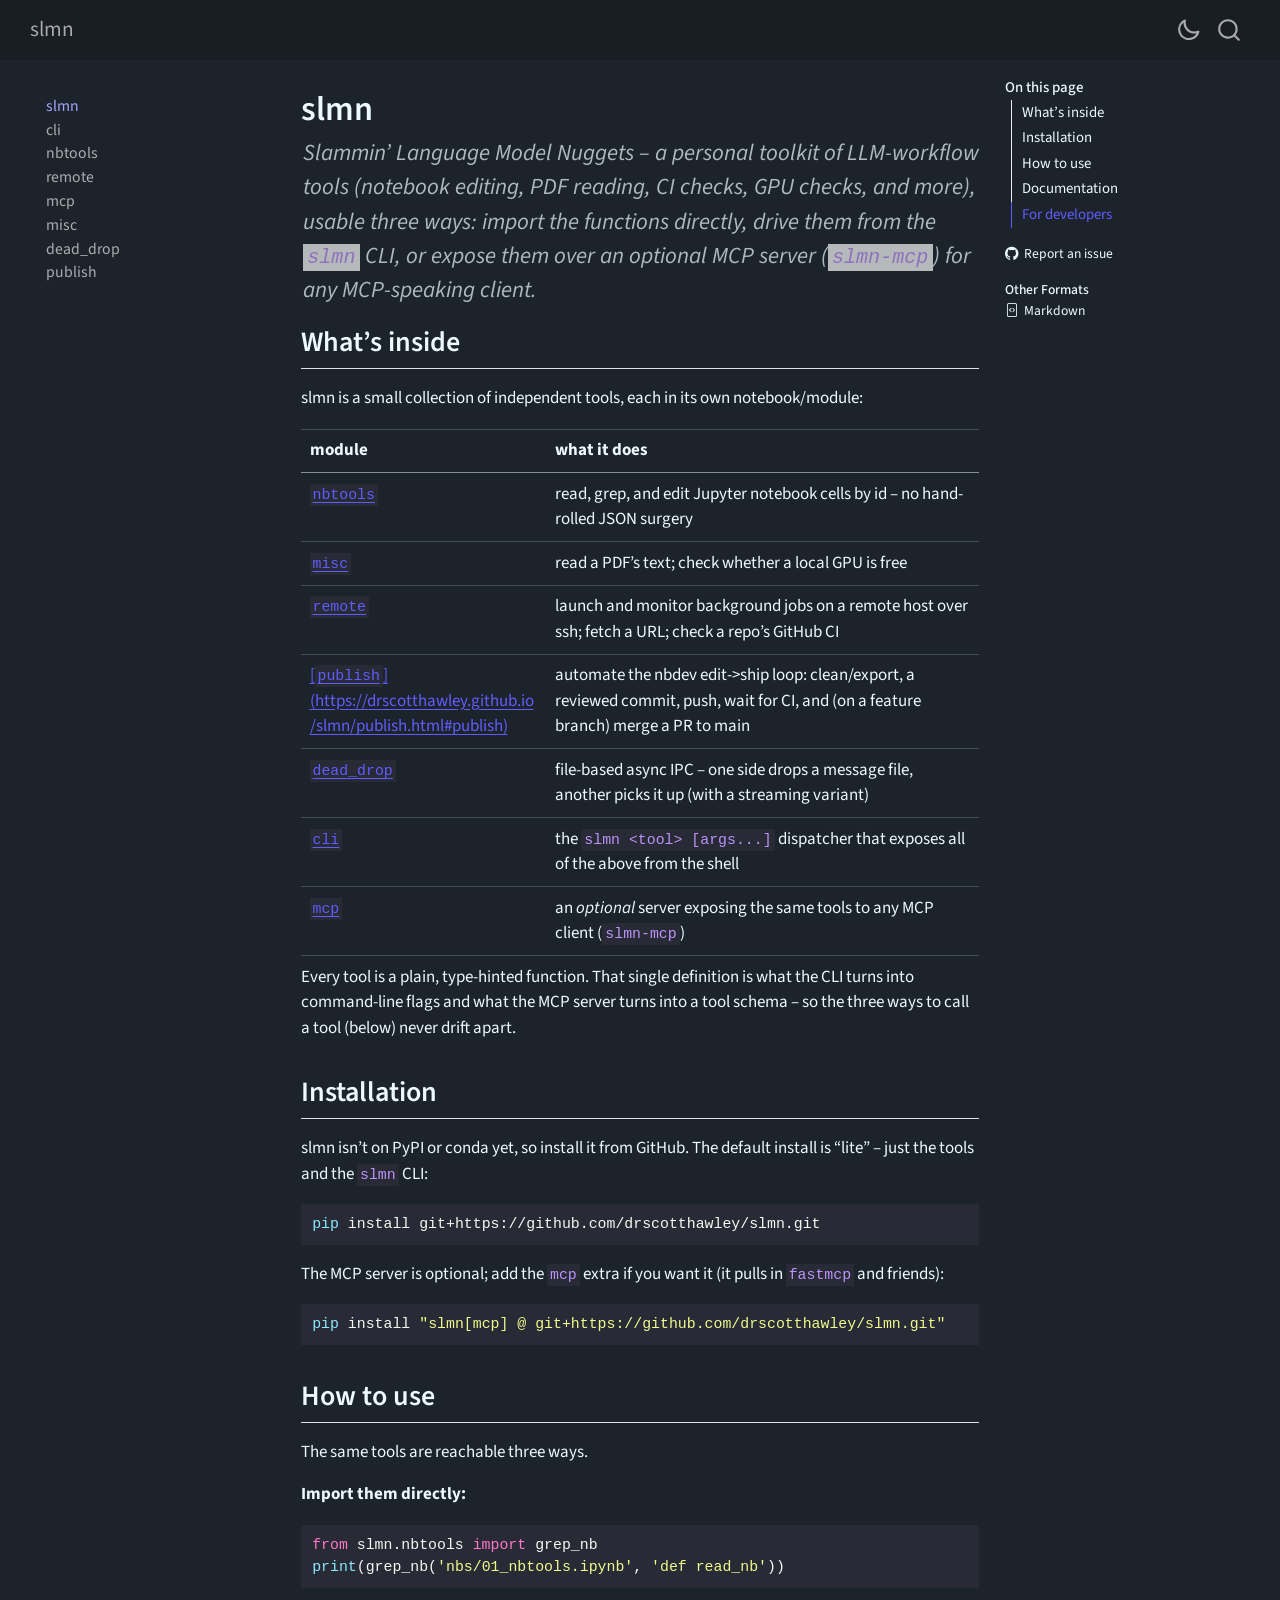
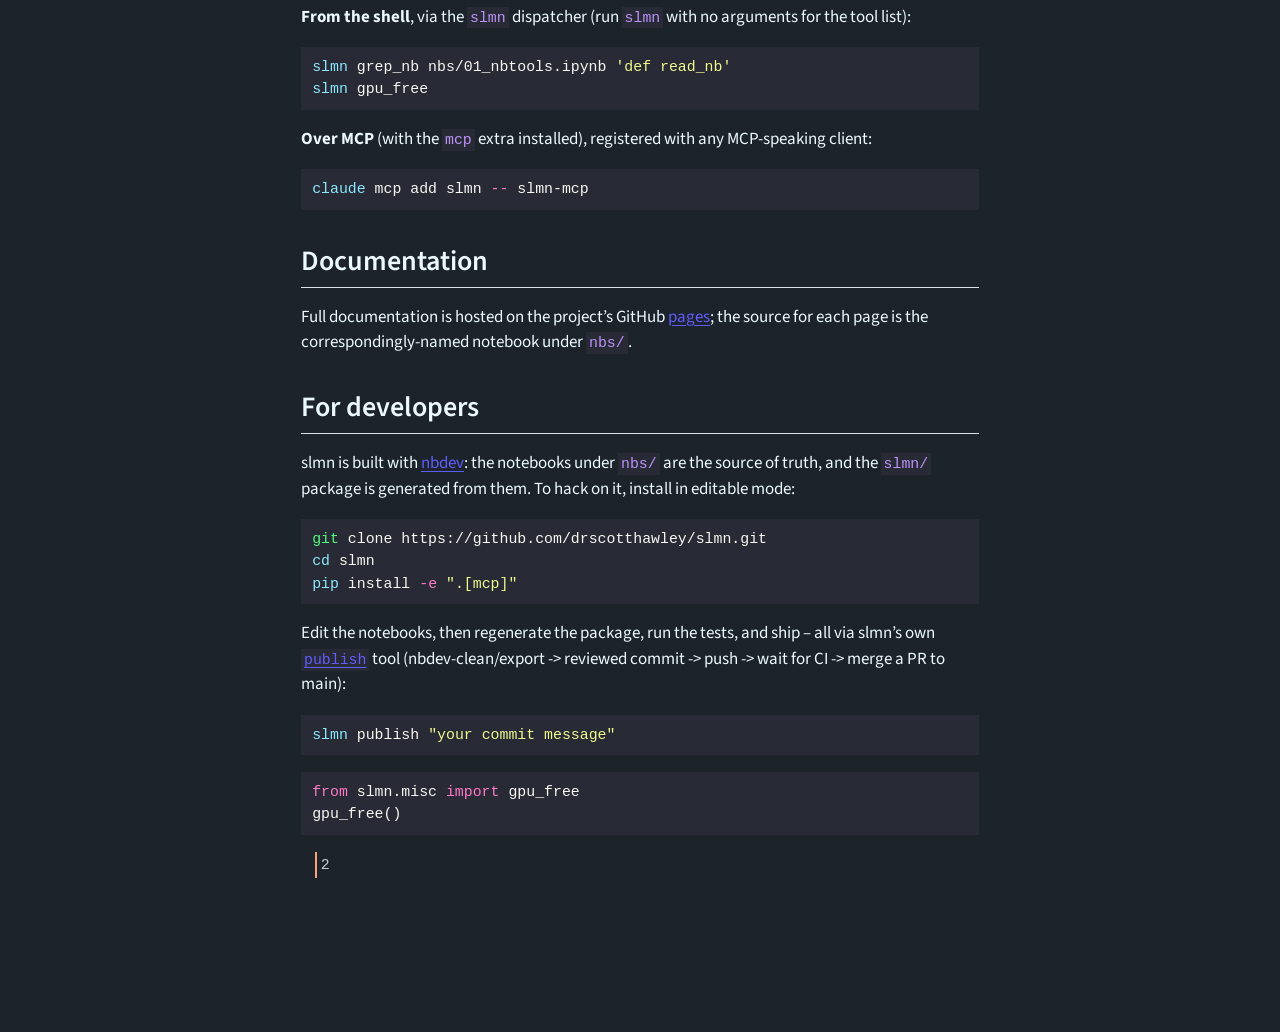
==== commit 5d5e9e30: "deploy: 841f4ed7fa21527067e014ff51722f9b1a4bc460" ====
--- a/index.html
+++ b/index.html
@@ -2,21 +2,24 @@
 <html xmlns="http://www.w3.org/1999/xhtml" lang="en" xml:lang="en"><head>
 
 <meta charset="utf-8">
-<meta name="generator" content="quarto-1.9.38">
+<meta name="generator" content="quarto-1.10.18">
 
 <meta name="viewport" content="width=device-width, initial-scale=1.0, user-scalable=yes">
 
-<meta name="description" content="Slammin’ Language Model Nest – a personal toolkit of LLM-workflow tools (notebook editing, PDF reading, CI checks, GPU checks, and more), usable three ways: import the functions directly, drive them from the slmn CLI, or expose them over an optional MCP server (slmn-mcp) for any MCP-speaking client.">
+<meta name="description" content="Slammin’ Language Model Nuggets – a personal toolkit of LLM-workflow tools (notebook editing, PDF reading, CI checks, GPU checks, and more), usable three ways: import the functions directly, drive them from the slmn CLI, or expose them over an optional MCP server (slmn-mcp) for any MCP-speaking client.">
 
 <title>slmn</title>
 <style>
 /* Default styles provided by pandoc.
 ** See https://pandoc.org/MANUAL.html#variables-for-html for config info.
 */
-code{white-space: pre-wrap;}
 span.smallcaps{font-variant: small-caps;}
-div.columns{display: flex; gap: min(4vw, 1.5em);}
-div.column{flex: auto; overflow-x: auto;}
+div.columns{display: flex; gap: 1.5em;}
+div.column{flex: auto;}
+@media screen {
+div.columns{gap: min(4vw, 1.5em);}
+div.column{overflow-x: auto;}
+}
 div.hanging-indent{margin-left: 1.5em; text-indent: -1.5em;}
 ul.task-list{list-style: none;}
 ul.task-list li input[type="checkbox"] {
@@ -75,12 +78,12 @@
 <script src="site_libs/quarto-html/tippy.umd.min.js"></script>
 <script src="site_libs/quarto-html/anchor.min.js"></script>
 <link href="site_libs/quarto-html/tippy.css" rel="stylesheet">
-<link href="site_libs/quarto-html/quarto-syntax-highlighting-15634bcf2e68342d4ad2dfa704d543f6.css" rel="stylesheet" class="quarto-color-scheme" id="quarto-text-highlighting-styles">
-<link href="site_libs/quarto-html/quarto-syntax-highlighting-dark-ccafe2c99a4564d55934ca8539ca9f46.css" rel="stylesheet" class="quarto-color-scheme quarto-color-alternate" id="quarto-text-highlighting-styles">
+<link href="site_libs/quarto-html/quarto-syntax-highlighting-64a204ab8560d761af7679ceaba22944.css" rel="stylesheet" class="quarto-color-scheme" id="quarto-text-highlighting-styles">
+<link href="site_libs/quarto-html/quarto-syntax-highlighting-dark-53dc85963c67a221f6f2030af840abbe.css" rel="stylesheet" class="quarto-color-scheme quarto-color-alternate" id="quarto-text-highlighting-styles">
 <script src="site_libs/bootstrap/bootstrap.min.js"></script>
 <link href="site_libs/bootstrap/bootstrap-icons.css" rel="stylesheet">
-<link href="site_libs/bootstrap/bootstrap-a3f9da43542dd30c35aa4b7c36df65ab.min.css" rel="stylesheet" append-hash="true" class="quarto-color-scheme" id="quarto-bootstrap" data-mode="light">
-<link href="site_libs/bootstrap/bootstrap-dark-7247094fb68a67e16958fbcda6a3bc2e.min.css" rel="stylesheet" append-hash="true" class="quarto-color-scheme quarto-color-alternate" id="quarto-bootstrap" data-mode="dark">
+<link href="site_libs/bootstrap/bootstrap-63180c5dda01c187c33bc16bc49fe53e.min.css" rel="stylesheet" append-hash="true" class="quarto-color-scheme" id="quarto-bootstrap" data-mode="light">
+<link href="site_libs/bootstrap/bootstrap-dark-ea6825fa1a1c61b6eda5718dd0f5fc1b.min.css" rel="stylesheet" append-hash="true" class="quarto-color-scheme quarto-color-alternate" id="quarto-bootstrap" data-mode="dark">
 <script id="quarto-search-options" type="application/json">{
   "location": "navbar",
   "copy-button": false,
@@ -112,10 +115,10 @@
 
 <link rel="stylesheet" href="styles.css">
 <meta property="og:title" content="slmn">
-<meta property="og:description" content="Slammin’ Language Model Nest – a personal toolkit of LLM-workflow tools (notebook editing, PDF reading, CI checks, GPU checks, and more), usable three ways: import the functions directly, drive them from the slmn CLI, or expose them over an optional MCP server (slmn-mcp) for any MCP-speaking client.">
+<meta property="og:description" content="Slammin’ Language Model Nuggets – a personal toolkit of LLM-workflow tools (notebook editing, PDF reading, CI checks, GPU checks, and more), usable three ways: import the functions directly, drive them from the slmn CLI, or expose them over an optional MCP server (slmn-mcp) for any MCP-speaking client.">
 <meta property="og:site_name" content="slmn">
 <meta name="twitter:title" content="slmn">
-<meta name="twitter:description" content="Slammin’ Language Model Nest – a personal toolkit of LLM-workflow tools (notebook editing, PDF reading, CI checks, GPU checks, and more), usable three ways: import the functions directly, drive them from the slmn CLI, or expose them over an optional MCP server (slmn-mcp) for any MCP-speaking client.">
+<meta name="twitter:description" content="Slammin’ Language Model Nuggets – a personal toolkit of LLM-workflow tools (notebook editing, PDF reading, CI checks, GPU checks, and more), usable three ways: import the functions directly, drive them from the slmn CLI, or expose them over an optional MCP server (slmn-mcp) for any MCP-speaking client.">
 <meta name="twitter:card" content="summary">
 </head>
 
@@ -390,7 +393,7 @@
 
 <div>
   <div class="description">
-    Slammin’ Language Model Nest – a personal toolkit of LLM-workflow tools (notebook editing, PDF reading, CI checks, GPU checks, and more), usable three ways: import the functions directly, drive them from the <code>slmn</code> CLI, or expose them over an optional MCP server (<code>slmn-mcp</code>) for any MCP-speaking client.
+    Slammin’ Language Model Nuggets – a personal toolkit of LLM-workflow tools (notebook editing, PDF reading, CI checks, GPU checks, and more), usable three ways: import the functions directly, drive them from the <code>slmn</code> CLI, or expose them over an optional MCP server (<code>slmn-mcp</code>) for any MCP-speaking client.
   </div>
 </div>
 
--- a/site_libs/quarto-html/quarto-syntax-highlighting-64a204ab8560d761af7679ceaba22944.css
+++ b/site_libs/quarto-html/quarto-syntax-highlighting-64a204ab8560d761af7679ceaba22944.css
@@ -0,0 +1,236 @@
+/* quarto syntax highlight colors */
+:root {
+  --quarto-hl-ot-color: #003B4F;
+  --quarto-hl-at-color: #657422;
+  --quarto-hl-ss-color: #20794D;
+  --quarto-hl-an-color: #5E5E5E;
+  --quarto-hl-fu-color: #4758AB;
+  --quarto-hl-st-color: #20794D;
+  --quarto-hl-cf-color: #003B4F;
+  --quarto-hl-op-color: #5E5E5E;
+  --quarto-hl-er-color: #AD0000;
+  --quarto-hl-bn-color: #AD0000;
+  --quarto-hl-al-color: #AD0000;
+  --quarto-hl-va-color: #111111;
+  --quarto-hl-bu-color: inherit;
+  --quarto-hl-ex-color: inherit;
+  --quarto-hl-pp-color: #AD0000;
+  --quarto-hl-in-color: #5E5E5E;
+  --quarto-hl-vs-color: #20794D;
+  --quarto-hl-wa-color: #5E5E5E;
+  --quarto-hl-do-color: #5E5E5E;
+  --quarto-hl-im-color: #00769E;
+  --quarto-hl-ch-color: #20794D;
+  --quarto-hl-dt-color: #AD0000;
+  --quarto-hl-fl-color: #AD0000;
+  --quarto-hl-co-color: #5E5E5E;
+  --quarto-hl-cv-color: #5E5E5E;
+  --quarto-hl-cn-color: #8f5902;
+  --quarto-hl-sc-color: #5E5E5E;
+  --quarto-hl-dv-color: #AD0000;
+  --quarto-hl-kw-color: #003B4F;
+}
+
+/* other quarto variables */
+:root {
+  --quarto-font-monospace: SFMono-Regular, Menlo, Monaco, Consolas, "Liberation Mono", "Courier New", monospace;
+}
+
+/* syntax highlight based on Pandoc's rules */
+pre > code.sourceCode > span {
+  color: #003B4F;
+}
+
+code.sourceCode > span {
+  color: #003B4F;
+}
+
+div.sourceCode,
+div.sourceCode pre.sourceCode {
+  color: #003B4F;
+}
+
+/* Normal */
+code span {
+  color: #003B4F;
+}
+
+/* Alert */
+code span.al {
+  color: #AD0000;
+  font-style: inherit;
+}
+
+/* Annotation */
+code span.an {
+  color: #5E5E5E;
+  font-style: inherit;
+}
+
+/* Attribute */
+code span.at {
+  color: #657422;
+  font-style: inherit;
+}
+
+/* BaseN */
+code span.bn {
+  color: #AD0000;
+  font-style: inherit;
+}
+
+/* BuiltIn */
+code span.bu {
+  font-style: inherit;
+}
+
+/* ControlFlow */
+code span.cf {
+  color: #003B4F;
+  font-weight: bold;
+  font-style: inherit;
+}
+
+/* Char */
+code span.ch {
+  color: #20794D;
+  font-style: inherit;
+}
+
+/* Constant */
+code span.cn {
+  color: #8f5902;
+  font-style: inherit;
+}
+
+/* Comment */
+code span.co {
+  color: #5E5E5E;
+  font-style: inherit;
+}
+
+/* CommentVar */
+code span.cv {
+  color: #5E5E5E;
+  font-style: italic;
+}
+
+/* Documentation */
+code span.do {
+  color: #5E5E5E;
+  font-style: italic;
+}
+
+/* DataType */
+code span.dt {
+  color: #AD0000;
+  font-style: inherit;
+}
+
+/* DecVal */
+code span.dv {
+  color: #AD0000;
+  font-style: inherit;
+}
+
+/* Error */
+code span.er {
+  color: #AD0000;
+  font-style: inherit;
+}
+
+/* Extension */
+code span.ex {
+  font-style: inherit;
+}
+
+/* Float */
+code span.fl {
+  color: #AD0000;
+  font-style: inherit;
+}
+
+/* Function */
+code span.fu {
+  color: #4758AB;
+  font-style: inherit;
+}
+
+/* Import */
+code span.im {
+  color: #00769E;
+  font-style: inherit;
+}
+
+/* Information */
+code span.in {
+  color: #5E5E5E;
+  font-style: inherit;
+}
+
+/* Keyword */
+code span.kw {
+  color: #003B4F;
+  font-weight: bold;
+  font-style: inherit;
+}
+
+/* Operator */
+code span.op {
+  color: #5E5E5E;
+  font-style: inherit;
+}
+
+/* Other */
+code span.ot {
+  color: #003B4F;
+  font-style: inherit;
+}
+
+/* Preprocessor */
+code span.pp {
+  color: #AD0000;
+  font-style: inherit;
+}
+
+/* SpecialChar */
+code span.sc {
+  color: #5E5E5E;
+  font-style: inherit;
+}
+
+/* SpecialString */
+code span.ss {
+  color: #20794D;
+  font-style: inherit;
+}
+
+/* String */
+code span.st {
+  color: #20794D;
+  font-style: inherit;
+}
+
+/* Variable */
+code span.va {
+  color: #111111;
+  font-style: inherit;
+}
+
+/* VerbatimString */
+code span.vs {
+  color: #20794D;
+  font-style: inherit;
+}
+
+/* Warning */
+code span.wa {
+  color: #5E5E5E;
+  font-style: italic;
+}
+
+.prevent-inlining {
+  content: "</";
+}
+
+/*# sourceMappingURL=9d8d5bb603a83b8298b89080a598c93b.css.map */
--- a/site_libs/quarto-html/quarto-syntax-highlighting-dark-53dc85963c67a221f6f2030af840abbe.css
+++ b/site_libs/quarto-html/quarto-syntax-highlighting-dark-53dc85963c67a221f6f2030af840abbe.css
@@ -0,0 +1,211 @@
+/* quarto syntax highlight colors */
+:root {
+  --quarto-hl-al-color: #ff5555;
+  --quarto-hl-an-color: #ff79c6;
+  --quarto-hl-at-color: #ff79c6;
+  --quarto-hl-bn-color: #bd93f9;
+  --quarto-hl-bu-color: #8be9fd;
+  --quarto-hl-ch-color: #f1fa8c;
+  --quarto-hl-co-color: #6272a4;
+  --quarto-hl-cv-color: #8be9fd;
+  --quarto-hl-cn-color: #bd93f9;
+  --quarto-hl-cf-color: #ff79c6;
+  --quarto-hl-dt-color: #8be9fd;
+  --quarto-hl-dv-color: #bd93f9;
+  --quarto-hl-do-color: #ffb86c;
+  --quarto-hl-er-color: #ff5555;
+  --quarto-hl-ex-color: #8be9fd;
+  --quarto-hl-fl-color: #bd93f9;
+  --quarto-hl-fu-color: #50fa7b;
+  --quarto-hl-im-color: #ff79c6;
+  --quarto-hl-in-color: #f1fa8c;
+  --quarto-hl-kw-color: #ff79c6;
+  --quarto-hl-op-color: #f8f8f2;
+  --quarto-hl-pp-color: #ff79c6;
+  --quarto-hl-re-color: #8be9fd;
+  --quarto-hl-sc-color: #ff79c6;
+  --quarto-hl-ss-color: #f1fa8c;
+  --quarto-hl-st-color: #f1fa8c;
+  --quarto-hl-va-color: #8be9fd;
+  --quarto-hl-vs-color: #f1fa8c;
+  --quarto-hl-wa-color: #ff5555;
+}
+
+/* other quarto variables */
+:root {
+  --quarto-font-monospace: SFMono-Regular, Menlo, Monaco, Consolas, "Liberation Mono", "Courier New", monospace;
+}
+
+/* syntax highlight based on Pandoc's rules */
+pre > code.sourceCode > span {
+  color: #f8f8f2;
+}
+
+code.sourceCode > span {
+  color: #f8f8f2;
+}
+
+div.sourceCode,
+div.sourceCode pre.sourceCode {
+  color: #f8f8f2;
+}
+
+/* Normal */
+code span {
+  color: #f8f8f2;
+}
+
+/* Alert */
+code span.al {
+  font-weight: bold;
+  color: #ff5555;
+}
+
+/* Annotation */
+code span.an {
+  color: #ff79c6;
+}
+
+/* Attribute */
+code span.at {
+  color: #ff79c6;
+}
+
+/* BaseN */
+code span.bn {
+  color: #bd93f9;
+}
+
+/* BuiltIn */
+code span.bu {
+  color: #8be9fd;
+}
+
+/* ControlFlow */
+code span.cf {
+  color: #ff79c6;
+}
+
+/* Char */
+code span.ch {
+  color: #f1fa8c;
+}
+
+/* Constant */
+code span.cn {
+  font-weight: bold;
+  color: #bd93f9;
+}
+
+/* Comment */
+code span.co {
+  color: #6272a4;
+}
+
+/* CommentVar */
+code span.cv {
+  color: #8be9fd;
+}
+
+/* Documentation */
+code span.do {
+  color: #ffb86c;
+}
+
+/* DataType */
+code span.dt {
+  font-style: italic;
+  color: #8be9fd;
+}
+
+/* DecVal */
+code span.dv {
+  color: #bd93f9;
+}
+
+/* Error */
+code span.er {
+  color: #ff5555;
+  text-decoration: underline;
+}
+
+/* Extension */
+code span.ex {
+  color: #8be9fd;
+}
+
+/* Float */
+code span.fl {
+  color: #bd93f9;
+}
+
+/* Function */
+code span.fu {
+  color: #50fa7b;
+}
+
+/* Import */
+code span.im {
+  color: #ff79c6;
+}
+
+/* Information */
+code span.in {
+  color: #f1fa8c;
+}
+
+/* Keyword */
+code span.kw {
+  color: #ff79c6;
+}
+
+/* Operator */
+code span.op {
+  color: #f8f8f2;
+}
+
+/* Preprocessor */
+code span.pp {
+  color: #ff79c6;
+}
+
+/* RegionMarker */
+code span.re {
+  color: #8be9fd;
+}
+
+/* SpecialChar */
+code span.sc {
+  color: #ff79c6;
+}
+
+/* SpecialString */
+code span.ss {
+  color: #f1fa8c;
+}
+
+/* String */
+code span.st {
+  color: #f1fa8c;
+}
+
+/* Variable */
+code span.va {
+  color: #8be9fd;
+}
+
+/* VerbatimString */
+code span.vs {
+  color: #f1fa8c;
+}
+
+/* Warning */
+code span.wa {
+  color: #ff5555;
+}
+
+.prevent-inlining {
+  content: "</";
+}
+
+/*# sourceMappingURL=b4e11970e5a4fcb6f877379687f50e91.css.map */
